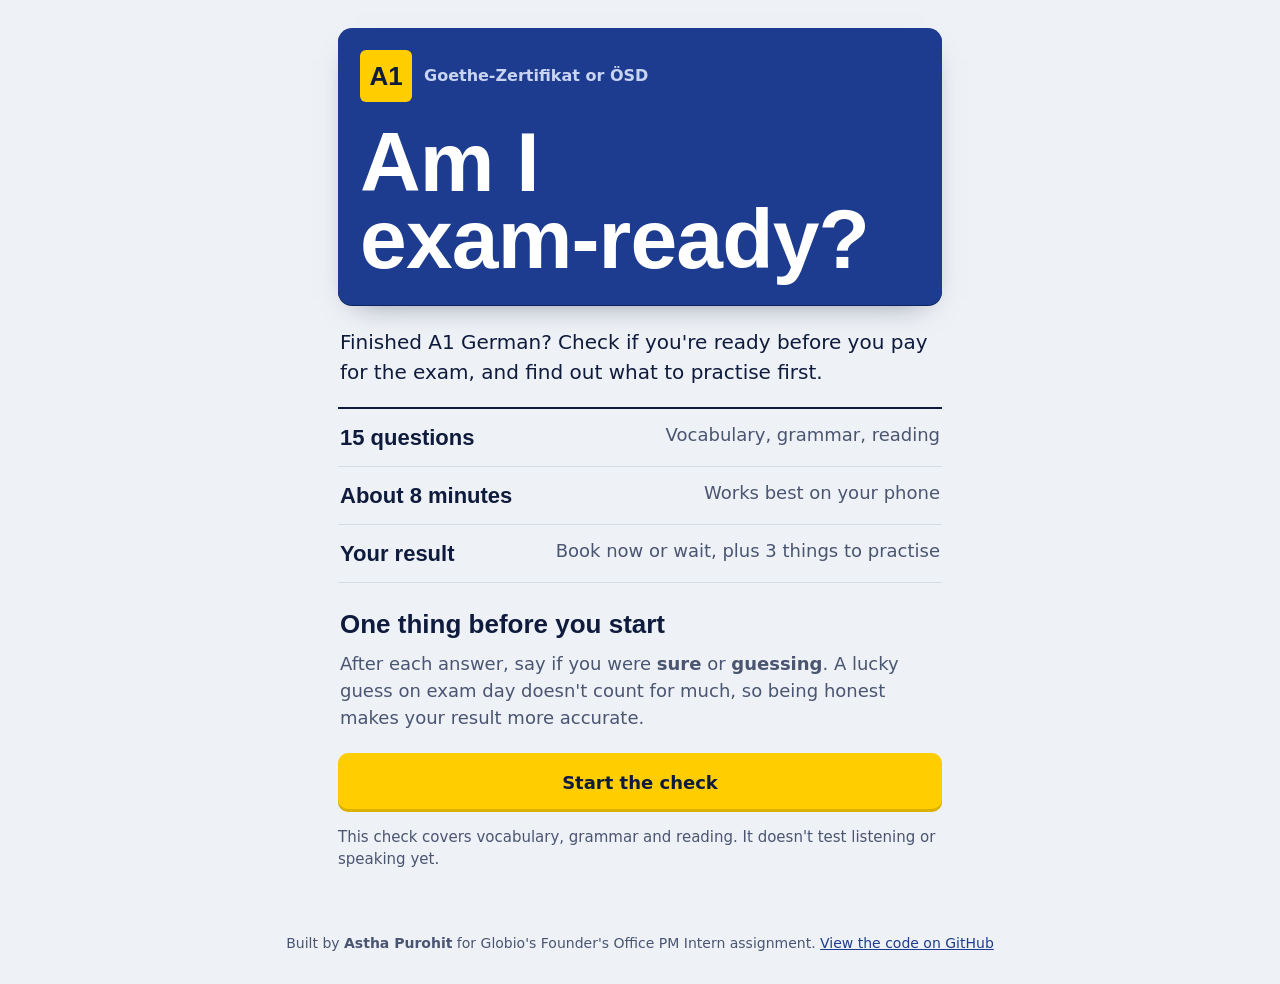
==== index.html @ 60af17f2 "Move app files to the repo root so GitHub Pages can serve them" ====
<!DOCTYPE html>
<html lang="en">
<head>
  <meta charset="UTF-8">
  <meta name="viewport" content="width=device-width, initial-scale=1">
  <title>Am I exam-ready? · A1 German readiness check</title>
  <meta name="description" content="A 15-question check that tells A1 German learners whether to book the Goethe or ÖSD exam, and what to practise first.">
  <meta name="author" content="Astha Purohit">
  <meta name="theme-color" content="#1d3c8f">
  <link rel="preload" href="fonts/barlow-condensed-latin-800-normal.woff2" as="font" type="font/woff2" crossorigin>
  <link rel="stylesheet" href="style.css">
</head>
<body>
  <main id="app" aria-live="polite"></main>

  <footer class="footer">
    Built by <strong>Astha Purohit</strong> for Globio's Founder's Office PM Intern assignment.
    <a href="https://github.com/asthapurohit/exam-ready" id="code-link" target="_blank" rel="noopener">View the code on GitHub</a>
  </footer>

  <!-- Plain scripts, no build step: open index.html and it works. -->
  <script src="questions.js"></script>
  <script src="scoring.js"></script>
  <script src="app.js"></script>
</body>
</html>
---- style.css ----
/* Author: Astha Purohit
 * Look & feel: German signage and the journey abroad.
 * DIN-style type (Barlow), platform blue, signal yellow, and a boarding pass for the result.
 */
@font-face { font-family: "Barlow"; font-weight: 400; font-display: swap; src: url(fonts/barlow-latin-400-normal.woff2) format("woff2"); }
@font-face { font-family: "Barlow"; font-weight: 500; font-display: swap; src: url(fonts/barlow-latin-500-normal.woff2) format("woff2"); }
@font-face { font-family: "Barlow"; font-weight: 600; font-display: swap; src: url(fonts/barlow-latin-600-normal.woff2) format("woff2"); }
@font-face { font-family: "Barlow"; font-weight: 700; font-display: swap; src: url(fonts/barlow-latin-700-normal.woff2) format("woff2"); }
@font-face { font-family: "Barlow Condensed"; font-weight: 600; font-display: swap; src: url(fonts/barlow-condensed-latin-600-normal.woff2) format("woff2"); }
@font-face { font-family: "Barlow Condensed"; font-weight: 700; font-display: swap; src: url(fonts/barlow-condensed-latin-700-normal.woff2) format("woff2"); }
@font-face { font-family: "Barlow Condensed"; font-weight: 800; font-display: swap; src: url(fonts/barlow-condensed-latin-800-normal.woff2) format("woff2"); }

:root {
  --paper: #eef1f5;
  --white: #ffffff;
  --ink: #0f1b3d;
  --ink-2: #4a5572;
  --line: #d5dbe5;
  --plate: #1d3c8f;      /* platform-sign blue */
  --signal: #ffcd00;     /* signal yellow */
  --go: #0e7f5a;    --go-bg: #e2f3ec;
  --delay: #b45f00; --delay-bg: #fdf0dc;
  --stop: #c4142b;  --stop-bg: #fbe4e7;
  --cond: "Barlow Condensed", "Arial Narrow", sans-serif;
  --body: "Barlow", system-ui, sans-serif;
}
* { box-sizing: border-box; }
html, body { margin: 0; }
body { font-family: var(--body); font-size: 18px; line-height: 1.5; color: var(--ink); background: var(--paper); -webkit-font-smoothing: antialiased; }
main { max-width: 640px; margin: 0 auto; padding: 20px 18px 32px; min-height: 85vh; }
p { margin: 0 0 12px; }
button { font: inherit; color: inherit; }
:focus-visible { outline: 3px solid var(--signal); outline-offset: 2px; border-radius: 6px; }
.quiet { color: var(--ink-2); }
.small { font-size: 15px; }

/* ---------- buttons ---------- */
.btn { display: block; width: 100%; border: 0; border-radius: 10px; padding: 16px 20px; font-weight: 700; font-size: 18px; cursor: pointer; }
.btn-go { background: var(--signal); color: var(--ink); box-shadow: inset 0 -3px 0 rgba(0,0,0,.14); }
.btn-go:hover { background: #ffd633; }
.btn-plate { background: var(--plate); color: #fff; }
.btn-plate:hover { background: #17327a; }
.btn-link { background: none; border: 0; padding: 10px 0; color: var(--plate); font-weight: 600; cursor: pointer; }
.btn-link:disabled { color: #a9b2c4; cursor: default; }

/* ---------- start: station sign hero ---------- */
.sign {
  background: var(--plate); color: #fff; border-radius: 14px; padding: 22px 22px 26px; margin-top: 8px;
  box-shadow: 0 1px 0 #0d2462, 0 12px 30px -18px rgba(15, 27, 61, .6);
}
.sign-top { display: flex; align-items: center; gap: 12px; font-weight: 600; font-size: 16px; color: #c9d4f2; }
.gleis { background: var(--signal); color: var(--ink); font-family: var(--cond); font-weight: 800; font-size: 26px; width: 52px; height: 52px; display: grid; place-items: center; border-radius: 6px; }
.sign h1 { font-family: var(--cond); font-weight: 800; font-size: clamp(54px, 15vw, 84px); line-height: .92; letter-spacing: -.01em; margin: 22px 0 0; }
.lede { font-size: 20px; margin: 22px 2px 20px; }

.board { list-style: none; padding: 0; margin: 0 0 22px; border-top: 2px solid var(--ink); }
.board li { display: flex; justify-content: space-between; gap: 16px; padding: 12px 2px; border-bottom: 1px solid var(--line); }
.board b { font-family: var(--cond); font-weight: 700; font-size: 22px; white-space: nowrap; }
.board span { color: var(--ink-2); text-align: right; }

.how { margin: 0 2px 22px; }
.how h2 { font-family: var(--cond); font-size: 26px; margin: 0 0 6px; }
.fine { font-size: 15px; color: var(--ink-2); margin-top: 14px; }

/* ---------- question screen ---------- */
.q-top { display: flex; justify-content: space-between; align-items: baseline; font-weight: 600; font-size: 15px; color: var(--ink-2); }
.q-top strong { color: var(--ink); font-family: var(--cond); font-size: 20px; }
.track { display: grid; grid-template-columns: repeat(15, 1fr); gap: 3px; margin: 8px 0 22px; }
.track i { height: 6px; border-radius: 2px; background: var(--line); }
.track i.done { background: var(--plate); }
.track i.now { background: var(--signal); }

.scenario { font-size: 18px; color: var(--ink-2); margin: 6px 0 6px; }
.prompt { font-family: var(--cond); font-weight: 700; font-size: 30px; line-height: 1.1; margin: 0 0 18px; }

.options { display: grid; gap: 10px; }
.option { display: flex; align-items: center; gap: 14px; width: 100%; text-align: left; background: var(--white); border: 2px solid transparent; border-radius: 12px; padding: 12px 14px; cursor: pointer; box-shadow: 0 1px 2px rgba(15,27,61,.08); }
.option .key { flex: none; width: 34px; height: 34px; border-radius: 8px; display: grid; place-items: center; font-family: var(--cond); font-weight: 700; font-size: 20px; background: var(--paper); color: var(--ink-2); }
.option:hover { border-color: #b6c3e6; }
.option.selected { border-color: var(--plate); }
.option.selected .key { background: var(--plate); color: #fff; }

.confidence { margin-top: 16px; background: var(--ink); color: #fff; border-radius: 14px; padding: 16px; animation: rise .22s ease-out; }
.confidence p { font-weight: 600; margin-bottom: 12px; }
.conf-btns { display: grid; grid-template-columns: 1fr 1fr; gap: 10px; }
.conf-btns .btn { padding: 14px 10px; }
.conf-btns .guess { background: transparent; color: #fff; box-shadow: inset 0 0 0 2px #46527a; }
.conf-btns .guess:hover { box-shadow: inset 0 0 0 2px #8b97bd; }
@keyframes rise { from { opacity: 0; transform: translateY(8px); } }

/* ---------- reading artefacts ---------- */
.artefact { margin: 4px 0 18px; }
.artefact-cap { font-size: 14px; color: var(--ink-2); margin-bottom: 8px; }

.chat { background: #e5ddd5; border-radius: 14px; padding: 14px; }
.chat .who { font-size: 13px; font-weight: 700; color: #1f7a6d; margin-bottom: 2px; }
.chat .bubble { background: #fff; border-radius: 4px 12px 12px 12px; padding: 10px 12px 6px; max-width: 92%; box-shadow: 0 1px 1px rgba(0,0,0,.1); }
.chat .bubble p { margin: 0; }
.chat .stamp { text-align: right; font-size: 12px; color: #8a8f98; }

.doorsign { background: linear-gradient(#fbfbfa, #eceeef); border: 1px solid #c9ced6; border-radius: 6px; padding: 18px 20px; max-width: 360px; box-shadow: 0 6px 14px -8px rgba(0,0,0,.35); white-space: pre-line; }
.doorsign .name { font-family: var(--cond); font-weight: 800; font-size: 26px; display: block; margin-bottom: 6px; border-bottom: 2px solid var(--ink); padding-bottom: 4px; }

.ad { background: #fffbe6; border-radius: 2px; padding: 16px 18px 0; max-width: 380px; transform: rotate(-1deg); box-shadow: 0 8px 16px -10px rgba(0,0,0,.45); }
.ad .head { font-family: var(--cond); font-weight: 800; font-size: 30px; margin-bottom: 4px; }
.ad .tabs { display: flex; margin: 14px -18px 0; border-top: 1px dashed #b9ae7f; }
.ad .tabs span { flex: 1; font-size: 10px; writing-mode: vertical-rl; transform: rotate(180deg); padding: 8px 0; text-align: center; border-left: 1px dashed #b9ae7f; color: #6c6440; height: 92px; }

.display { background: #0b1a4a; color: #fff; border-radius: 10px; padding: 14px 16px; font-family: var(--cond); font-weight: 600; font-size: 22px; line-height: 1.25; border: 3px solid #26375f; }
.display .info { display: inline-block; background: var(--signal); color: var(--ink); font-weight: 800; padding: 0 8px; border-radius: 3px; margin-bottom: 6px; font-size: 18px; }

/* ---------- results: boarding pass ---------- */
.pass { position: relative; background: var(--white); border-radius: 16px; overflow: hidden; margin-top: 6px; box-shadow: 0 18px 40px -24px rgba(15,27,61,.55); animation: printIn .6s cubic-bezier(.2,.8,.2,1); }
@keyframes printIn { from { transform: translateY(-24px); opacity: 0; } }
.pass-band { display: flex; justify-content: space-between; align-items: center; background: var(--plate); color: #fff; padding: 12px 18px; font-weight: 600; font-size: 15px; }
.pass-band b { font-family: var(--cond); font-size: 20px; }
.pass-main { padding: 20px 18px 18px; }
.pass-main .status-label { font-size: 15px; color: var(--ink-2); }
.pass-main h1 { font-family: var(--cond); font-weight: 800; font-size: clamp(40px, 11vw, 56px); line-height: .98; margin: 2px 0 12px; max-width: calc(100% - 130px); }
.pass-main .advice { margin: 0; }
.pass-main .weak { font-weight: 600; }
.READY .pass-main h1 { color: var(--go); }
.ALMOST .pass-main h1 { color: var(--delay); }
.NOT_YET .pass-main h1 { color: var(--stop); }

.stamp {
  position: absolute; right: 16px; top: 74px; transform: rotate(-12deg);
  font-family: var(--cond); font-weight: 800; font-size: 22px; letter-spacing: .04em; line-height: 1;
  padding: 8px 10px; border: 3px solid currentColor; border-radius: 8px; opacity: .85;
  animation: thump .35s .45s cubic-bezier(.3,1.6,.5,1) both;
}
.READY .stamp { color: var(--go); } .ALMOST .stamp { color: var(--delay); } .NOT_YET .stamp { color: var(--stop); }
@keyframes thump { from { transform: rotate(-12deg) scale(1.8); opacity: 0; } }

.perf { position: relative; height: 0; border-top: 2px dashed var(--line); margin: 0 18px; }
.perf::before, .perf::after { content: ""; position: absolute; top: -13px; width: 24px; height: 24px; border-radius: 50%; background: var(--paper); }
.perf::before { left: -31px; } .perf::after { right: -31px; }

.pass-stub { display: grid; grid-template-columns: auto 1fr; gap: 18px; padding: 18px; align-items: center; }
.overall { text-align: center; padding-right: 18px; border-right: 1px solid var(--line); }
.overall b { display: block; font-family: var(--cond); font-weight: 800; font-size: 54px; line-height: 1; }
.overall span { font-size: 13px; color: var(--ink-2); }
.skills { display: grid; gap: 10px; }
.skill-row { display: grid; grid-template-columns: 92px 1fr 44px; align-items: center; gap: 10px; font-size: 15px; font-weight: 600; }
.skill-row .pct { text-align: right; font-family: var(--cond); font-size: 20px; }
.meter { position: relative; height: 10px; background: var(--paper); border-radius: 5px; }
.meter .fill { height: 100%; border-radius: 5px; }
.meter .tick { position: absolute; top: -3px; bottom: -3px; width: 2px; background: var(--ink); opacity: .3; }
.pass-foot { padding: 0 18px 16px; font-size: 14px; color: var(--ink-2); }

.section-title { font-family: var(--cond); font-weight: 700; font-size: 30px; margin: 34px 0 10px; }
.recs { list-style: none; margin: 0; padding: 0; counter-reset: rec; }
.recs li { counter-increment: rec; position: relative; padding: 16px 0 18px 52px; border-top: 1px solid var(--line); }
.recs li::before { content: counter(rec); position: absolute; left: 0; top: 16px; width: 36px; height: 36px; border-radius: 8px; background: var(--ink); color: #fff; display: grid; place-items: center; font-family: var(--cond); font-weight: 800; font-size: 22px; }
.recs h3 { font-family: var(--cond); font-size: 24px; line-height: 1.1; margin: 0 0 4px; }
.recs .reason { font-size: 15px; color: var(--ink-2); margin-bottom: 10px; }
.recs .drill { background: var(--white); border-left: 4px solid var(--signal); border-radius: 0 8px 8px 0; padding: 10px 14px; font-size: 16px; }
.tag-misc { display: inline-block; font-family: var(--body); font-size: 13px; font-weight: 700; color: var(--stop); background: var(--stop-bg); padding: 2px 8px; border-radius: 999px; margin-left: 8px; vertical-align: 3px; }

.notice { background: var(--white); border-radius: 12px; padding: 14px 16px; font-size: 16px; margin: 22px 0 14px; border: 1px solid var(--line); }

details { border-top: 1px solid var(--line); padding: 14px 2px; }
details:last-of-type { border-bottom: 1px solid var(--line); margin-bottom: 22px; }
summary { font-weight: 700; cursor: pointer; list-style: none; display: flex; justify-content: space-between; }
summary::-webkit-details-marker { display: none; }
summary::after { content: "+"; font-family: var(--cond); font-size: 24px; line-height: 1; color: var(--plate); }
details[open] summary::after { content: "–"; }
details ul { padding-left: 20px; font-size: 16px; }
.review-item { padding: 12px 0; border-bottom: 1px solid var(--line); font-size: 16px; }
.review-item:last-child { border-bottom: 0; }
.ri-head { font-weight: 700; }
.ok { color: var(--go); } .bad { color: var(--stop); } .meh { color: var(--delay); }
.ri-why { color: var(--ink-2); font-size: 14px; margin-top: 4px; }

.footer { text-align: center; font-size: 14px; color: var(--ink-2); padding: 18px 16px 30px; }
.footer a { color: var(--plate); }

@media (max-width: 400px) {
  .pass-stub { grid-template-columns: 1fr; }
  .overall { border-right: 0; border-bottom: 1px solid var(--line); padding: 0 0 12px; }
  .skill-row { grid-template-columns: 84px 1fr 40px; }
}
@media (prefers-reduced-motion: reduce) {
  *, *::before, *::after { animation: none !important; transition: none !important; }
}
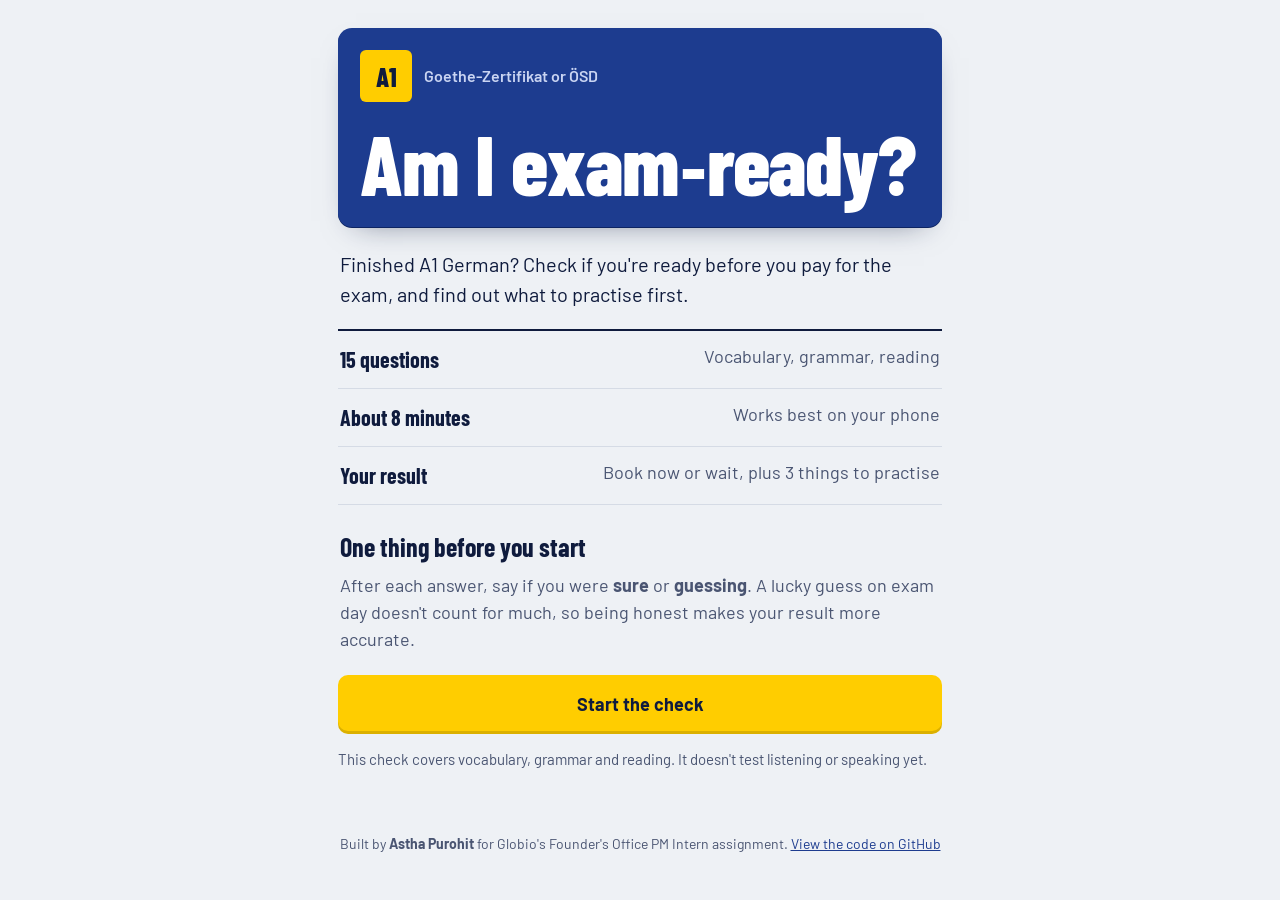
==== commit 3b533a53: "Add 45-question bank so retakes get new questions" ====
--- a/index.html
+++ b/index.html
@@ -20,6 +20,7 @@
 
   <!-- Plain scripts, no build step: open index.html and it works. -->
   <script src="questions.js"></script>
+  <script src="picker.js"></script>
   <script src="scoring.js"></script>
   <script src="app.js"></script>
 </body>
